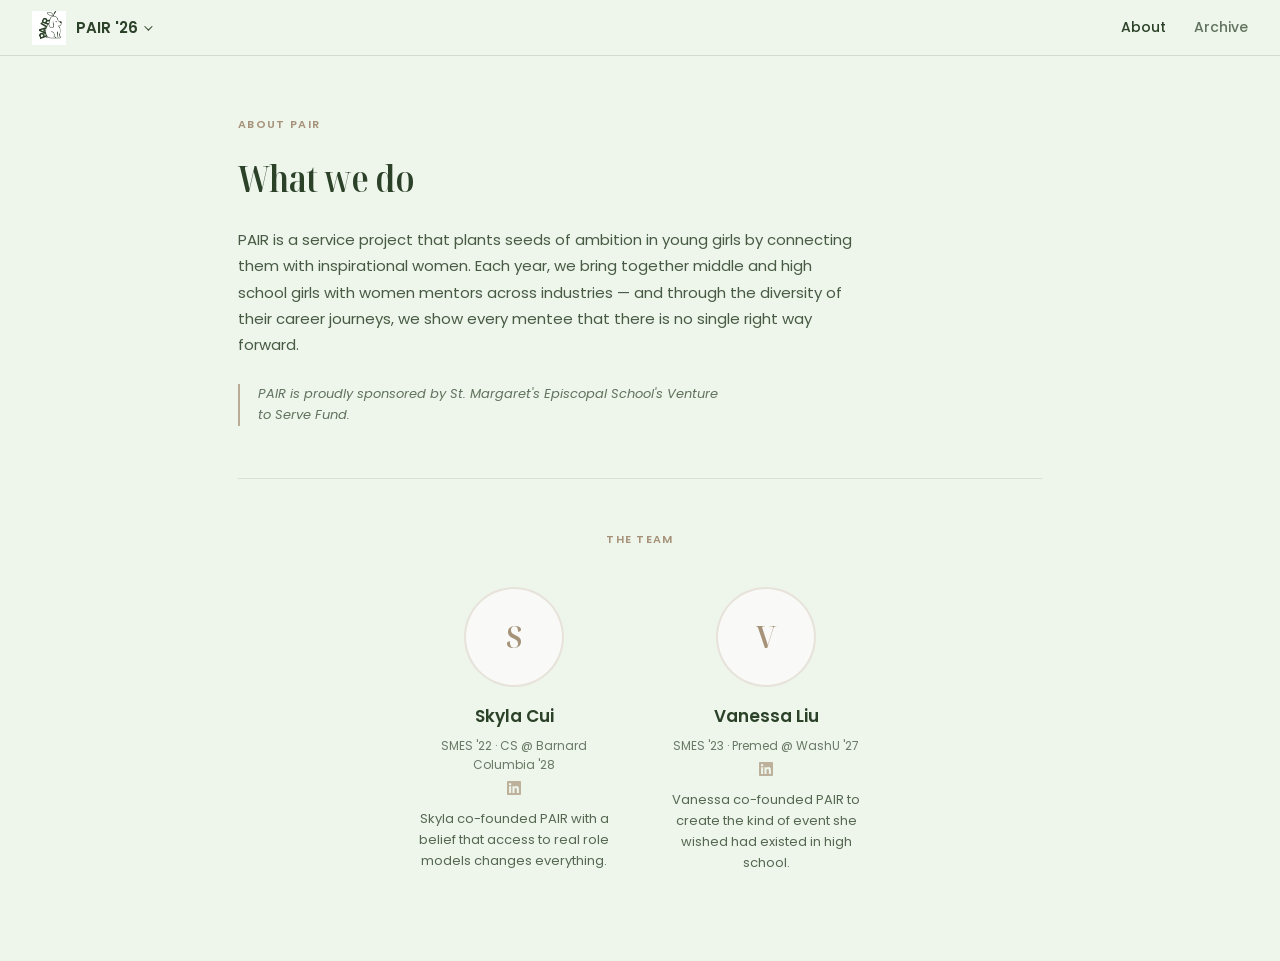
==== about.html @ a04f19eb "Initial PAIR website" ====
<!DOCTYPE html>
<html lang="en">
<head>
  <meta charset="UTF-8">
  <meta name="viewport" content="width=device-width, initial-scale=1.0">
  <title>About — PAIR</title>
  <link rel="stylesheet" href="styles.css">
</head>
<body>

<header>
  <nav class="site-nav" aria-label="Main navigation">
    <div class="nav-left">
      <img src="pair-logo.png" alt="PAIR logo" class="nav-logo">
      <div class="nav-dropdown">
        <button class="nav-dropdown-trigger" aria-expanded="false" aria-haspopup="true">
          PAIR '26 <span class="nav-caret" aria-hidden="true"></span>
        </button>
        <div class="nav-dropdown-menu">
          <a href="mentees.html">For Mentees</a>
          <a href="mentors.html">For Mentors</a>
        </div>
      </div>
    </div>
    <div class="nav-right">
      <a href="about.html" aria-current="page">About</a>
      <a href="archive.html">Archive</a>
    </div>
  </nav>
</header>

<main>
  <div class="page-wrapper">

    <!-- MISSION -->
    <section class="about-mission" aria-labelledby="about-heading">
      <span class="section-label">About PAIR</span>
      <h1 id="about-heading" class="serif">What we do</h1>
      <p class="about-body">PAIR is a service project that plants seeds of ambition in young girls by connecting them with inspirational women. Each year, we bring together middle and high school girls with women mentors across industries — and through the diversity of their career journeys, we show every mentee that there is no single right way forward.</p>
      <blockquote class="funding-quote">
        PAIR is proudly sponsored by St. Margaret's Episcopal School's Venture to Serve Fund.
      </blockquote>
    </section>

    <hr class="divider">

    <!-- TEAM -->
    <section aria-labelledby="team-label">
      <p class="section-label team-label" id="team-label">The Team</p>
      <div class="team-bios">

        <div class="bio-card">
          <div class="bio-avatar" aria-hidden="true">S</div>
          <h2 class="bio-name">Skyla Cui</h2>
          <div class="bio-role-row">
            <span>SMES '22 · CS @ Barnard Columbia '28</span>
            <a
              href="https://linkedin.com/in/skyla-cui"
              class="bio-linkedin"
              target="_blank"
              rel="noopener noreferrer"
              aria-label="Skyla Cui on LinkedIn"
            >
              <svg width="14" height="14" viewBox="0 0 24 24" fill="currentColor" aria-hidden="true">
                <path d="M20.447 20.452h-3.554v-5.569c0-1.328-.027-3.037-1.852-3.037-1.853 0-2.136 1.445-2.136 2.939v5.667H9.351V9h3.414v1.561h.046c.477-.9 1.637-1.85 3.37-1.85 3.601 0 4.267 2.37 4.267 5.455v6.286zM5.337 7.433a2.062 2.062 0 0 1-2.063-2.065 2.064 2.064 0 1 1 2.063 2.065zm1.782 13.019H3.555V9h3.564v11.452zM22.225 0H1.771C.792 0 0 .774 0 1.729v20.542C0 23.227.792 24 1.771 24h20.451C23.2 24 24 23.227 24 22.271V1.729C24 .774 23.2 0 22.222 0h.003z"/>
              </svg>
            </a>
          </div>
          <p class="bio-text">Skyla co-founded PAIR with a belief that access to real role models changes everything.</p>
        </div>

        <div class="bio-card">
          <div class="bio-avatar" aria-hidden="true">V</div>
          <h2 class="bio-name">Vanessa Liu</h2>
          <div class="bio-role-row">
            <span>SMES '23 · Premed @ WashU '27</span>
            <a
              href="https://linkedin.com/in/vanessa-liu"
              class="bio-linkedin"
              target="_blank"
              rel="noopener noreferrer"
              aria-label="Vanessa Liu on LinkedIn"
            >
              <svg width="14" height="14" viewBox="0 0 24 24" fill="currentColor" aria-hidden="true">
                <path d="M20.447 20.452h-3.554v-5.569c0-1.328-.027-3.037-1.852-3.037-1.853 0-2.136 1.445-2.136 2.939v5.667H9.351V9h3.414v1.561h.046c.477-.9 1.637-1.85 3.37-1.85 3.601 0 4.267 2.37 4.267 5.455v6.286zM5.337 7.433a2.062 2.062 0 0 1-2.063-2.065 2.064 2.064 0 1 1 2.063 2.065zm1.782 13.019H3.555V9h3.564v11.452zM22.225 0H1.771C.792 0 0 .774 0 1.729v20.542C0 23.227.792 24 1.771 24h20.451C23.2 24 24 23.227 24 22.271V1.729C24 .774 23.2 0 22.222 0h.003z"/>
              </svg>
            </a>
          </div>
          <p class="bio-text">Vanessa co-founded PAIR to create the kind of event she wished had existed in high school.</p>
        </div>

      </div>
    </section>

  </div>
</main>

<script src="nav.js"></script>
</body>
</html>
---- styles.css ----
@import url('https://fonts.googleapis.com/css2?family=Noto+Serif+Display:ital,wdth,wght@0,62.5..100,600;1,62.5..100,600&family=Poppins:ital,wght@0,300;0,400;0,500;0,600;1,400&display=swap');

:root {
  --bg: #eef5eb;
  --card: #f9f9f7;
  --brown: #A69278;
  --text: #2b4128;
}

*, *::before, *::after { box-sizing: border-box; margin: 0; padding: 0; }
html { scroll-behavior: smooth; }
body { font-family: 'Poppins', sans-serif; background: var(--bg); color: var(--text); line-height: 1.6; }
img { max-width: 100%; display: block; }
a { color: inherit; text-decoration: none; }
:focus-visible { outline: 2px solid var(--brown); outline-offset: 3px; border-radius: 4px; }

/* ── NAV ── */
.site-nav {
  position: sticky; top: 0; z-index: 100;
  background: var(--bg);
  border-bottom: 1px solid rgba(43,65,40,0.14);
  padding: 0 32px; height: 56px;
  display: flex; align-items: center; justify-content: space-between;
}
.nav-left { display: flex; align-items: center; gap: 10px; }
.nav-logo { width: 34px; height: 34px; object-fit: contain; }

.nav-dropdown { position: relative; }
.nav-dropdown-trigger {
  display: inline-flex; align-items: center; gap: 6px;
  font-family: 'Poppins', sans-serif; font-weight: 600; font-size: 15px;
  color: var(--text); background: none; border: none; cursor: pointer; padding: 4px 0;
}
.nav-caret {
  width: 6px; height: 6px;
  border-right: 1.5px solid currentColor; border-bottom: 1.5px solid currentColor;
  transform: rotate(45deg) translateY(-2px);
  transition: transform 0.18s;
  display: inline-block;
}
.nav-dropdown-trigger[aria-expanded="true"] .nav-caret { transform: rotate(-135deg) translateY(2px); }

.nav-dropdown-menu {
  position: absolute; top: calc(100% + 8px); left: 0;
  background: var(--card); border-radius: 10px;
  box-shadow: 0 4px 24px rgba(43,65,40,0.13);
  min-width: 156px; padding: 6px 0;
  opacity: 0; pointer-events: none; transform: translateY(-6px);
  transition: opacity 0.15s, transform 0.15s;
}
.nav-dropdown:hover .nav-dropdown-menu,
.nav-dropdown-menu.open { opacity: 1; pointer-events: all; transform: translateY(0); }

.nav-dropdown-menu a {
  display: block; padding: 10px 18px;
  font-size: 14px; font-weight: 500; color: var(--text);
  transition: opacity 0.12s;
}
.nav-dropdown-menu a:hover { opacity: 0.65; }
.nav-dropdown-menu a[aria-current="page"] { font-weight: 600; }

.nav-right { display: flex; align-items: center; gap: 28px; }
.nav-right a { font-size: 14px; font-weight: 500; opacity: 0.72; transition: opacity 0.15s; }
.nav-right a:hover, .nav-right a[aria-current="page"] { opacity: 1; }

/* ── TYPOGRAPHY ── */
.serif {
  font-family: 'Noto Serif Display', Georgia, serif;
  font-stretch: condensed; letter-spacing: -0.015em; font-weight: 600;
}
.section-label {
  font-size: 11px; font-weight: 600;
  letter-spacing: 0.12em; text-transform: uppercase;
  color: var(--brown); display: block; margin-bottom: 16px;
}

/* ── BUTTONS ── */
.btn {
  display: inline-flex; align-items: center; justify-content: center;
  background: var(--card); color: var(--text);
  border: none; border-radius: 9px; padding: 13px 28px;
  font-family: 'Poppins', sans-serif; font-weight: 600; font-size: 13px;
  cursor: pointer; text-decoration: none;
  transition: background 0.18s ease, color 0.18s ease, transform 0.18s ease;
}
.btn:hover { background: var(--brown); color: var(--card); transform: translateY(-1px); }

/* Flower button */
.btn-flower { position: relative; overflow: visible; }

.flower-wrapper {
  position: absolute; top: -22px; left: 50%; transform: translateX(-50%);
  width: 26px; height: 0; overflow: hidden; pointer-events: none;
  transition: height 0.4s cubic-bezier(0.16, 1, 0.3, 1);
}
.flower-inner {
  position: absolute; bottom: -6px; left: 0;
  width: 26px; height: 28px;
  opacity: 0; transition: opacity 0.25s ease 0.05s;
}
.flower-inner svg {
  transform: scale(0.7) translateY(4px);
  transform-origin: 13px 24px;
  transition: transform 0.4s cubic-bezier(0.34, 1.2, 0.4, 1);
}
.btn-flower:hover .flower-wrapper { height: 22px; }
.btn-flower:hover .flower-inner { opacity: 1; }
.btn-flower:hover .flower-inner svg { transform: scale(1) translateY(0); }

/* ── PAGE LAYOUT ── */
.page-wrapper { max-width: 860px; margin: 0 auto; padding: 0 28px 88px; }

/* ── HOME: HERO ── */
.hero {
  text-align: center; max-width: 580px;
  margin: 0 auto 88px; padding-top: 72px;
}
.hero h1 { font-size: 40px; line-height: 1.18; margin-bottom: 18px; }
.hero-sub { font-size: 14px; opacity: 0.8; margin-bottom: 34px; line-height: 1.65; }
.hero-buttons { display: flex; gap: 12px; justify-content: center; flex-wrap: wrap; }

/* ── CONCEPT ── */
.concept-section { margin-bottom: 88px; }
.concept-row {
  display: flex; align-items: center; gap: 20px;
  flex-wrap: wrap; justify-content: center;
}
.concept-chip {
  background: var(--card); border-radius: 100px;
  padding: 14px 22px; display: flex; align-items: center; gap: 14px;
}
.concept-icon {
  width: 42px; height: 42px; border-radius: 50%;
  background: var(--bg); overflow: hidden; flex-shrink: 0;
  display: flex; align-items: center; justify-content: center;
  border: 1px solid rgba(43,65,40,0.08);
}
.concept-icon img { width: 26px; height: 26px; object-fit: contain; }
.concept-text strong { font-size: 14px; font-weight: 600; display: block; line-height: 1.3; }
.concept-text span { font-size: 12px; opacity: 0.65; }
.concept-connector { font-size: 14px; opacity: 0.6; font-style: italic; white-space: nowrap; }

/* ── AGENDA ── */
.agenda-section { margin-bottom: 88px; }
.agenda-card { background: var(--card); border-radius: 16px; padding: 34px 38px; }
.timeline { display: flex; flex-direction: column; }
.timeline-item { display: grid; grid-template-columns: 12px 76px 1fr; gap: 0 20px; }
.timeline-dot-col { display: flex; flex-direction: column; align-items: center; padding-top: 5px; }
.timeline-dot { width: 10px; height: 10px; border-radius: 50%; background: var(--brown); flex-shrink: 0; }
.timeline-line { width: 1px; flex: 1; background: rgba(166,146,120,0.4); margin: 5px 0; min-height: 20px; }
.timeline-item:last-child .timeline-line { display: none; }
.timeline-time { font-size: 12px; font-weight: 500; opacity: 0.52; padding-top: 3px; white-space: nowrap; }
.timeline-content { padding-bottom: 30px; }
.timeline-item:last-child .timeline-content { padding-bottom: 0; }
.timeline-content strong { font-size: 15px; font-weight: 600; display: block; margin-bottom: 4px; }
.timeline-content p { font-size: 13px; opacity: 0.72; line-height: 1.6; }

/* ── EVENT DETAILS ── */
.event-details-section { margin-bottom: 88px; }
.event-strip {
  display: grid; grid-template-columns: repeat(4, 1fr);
  gap: 1px; background: var(--bg); border-radius: 14px; overflow: hidden;
}
.event-cell { background: var(--card); padding: 24px 18px; text-align: center; }
.event-cell-label {
  font-size: 10px; font-weight: 600; letter-spacing: 0.1em; text-transform: uppercase;
  color: var(--brown); display: block; margin-bottom: 7px;
}
.event-cell-value { font-size: 18px; font-weight: 600; }

/* ── CLOSING CTA ── */
.closing-cta { text-align: center; margin-bottom: 72px; }
.closing-cta h2 { font-size: 32px; margin-bottom: 26px; }

/* ── FOOTNOTE ── */
.footnote-strip { border-top: 1px solid rgba(43,65,40,0.11); padding-top: 36px; margin-top: 16px; }
.footnote-row { display: flex; align-items: center; gap: 14px; max-width: 520px; margin: 0 auto; }
.footnote-photo { width: 44px; height: 44px; border-radius: 6px; object-fit: cover; flex-shrink: 0; }
.footnote-text { font-size: 12px; opacity: 0.68; flex: 1; line-height: 1.5; }
.footnote-link { font-size: 12px; font-weight: 600; opacity: 0.8; white-space: nowrap; transition: opacity 0.15s; }
.footnote-link:hover { opacity: 1; }

/* ── INNER PAGES ── */
.inner-hero { padding-top: 60px; margin-bottom: 48px; }
.inner-hero h1.serif { font-size: 26px; display: block; margin-bottom: 26px; }
.inner-hero .signup-btn-wrap { display: inline-block; }

/* ── FAQ ── */
.faq-section { margin-top: 8px; }
.faq-list { display: flex; flex-direction: column; gap: 26px; }
.faq-item { border-left: 2px solid var(--brown); padding-left: 20px; }
.faq-q { font-size: 15px; font-weight: 600; margin-bottom: 7px; }
.faq-a { font-size: 14px; opacity: 0.78; line-height: 1.68; }

/* ── ABOUT ── */
.about-mission { padding-top: 60px; margin-bottom: 48px; }
.about-mission h1.serif { font-size: 36px; margin-bottom: 20px; }
.about-body { font-size: 15px; opacity: 0.85; max-width: 620px; margin-bottom: 26px; line-height: 1.75; }
.funding-quote {
  border-left: 2px solid var(--brown); padding-left: 18px;
  font-style: italic; font-size: 13px; opacity: 0.72; max-width: 480px; line-height: 1.6;
}
.divider { border: none; border-top: 1px solid rgba(43,65,40,0.11); margin: 52px 0; }

.team-label { text-align: center; margin-bottom: 38px; }
.team-bios { display: flex; gap: 52px; justify-content: center; flex-wrap: wrap; }
.bio-card { text-align: center; flex: 0 0 200px; }
.bio-avatar {
  width: 100px; height: 100px; border-radius: 50%;
  background: var(--card); margin: 0 auto 16px;
  display: flex; align-items: center; justify-content: center;
  border: 2px solid rgba(166,146,120,0.22);
  font-family: 'Noto Serif Display', Georgia, serif;
  font-size: 30px; font-weight: 600; color: var(--brown);
}
.bio-name { font-size: 17px; font-weight: 600; margin-bottom: 6px; }
.bio-role-row {
  display: flex; align-items: center; justify-content: center; gap: 7px;
  font-size: 12px; opacity: 0.68; margin-bottom: 13px; flex-wrap: wrap;
}
.bio-linkedin { color: var(--brown); display: inline-flex; align-items: center; transition: opacity 0.15s; }
.bio-linkedin:hover { opacity: 0.65; }
.bio-text { font-size: 13px; opacity: 0.78; line-height: 1.62; }

/* ── ARCHIVE ── */
.archive-header { padding-top: 60px; margin-bottom: 68px; }
.archive-header h1.serif { font-size: 34px; margin-bottom: 8px; }
.archive-subline { font-size: 13px; opacity: 0.68; }

.archive-sections { display: flex; flex-direction: column; gap: 68px; margin-bottom: 68px; }
.archive-row { display: grid; grid-template-columns: 1fr 1fr; gap: 44px; align-items: center; }
.archive-text p { font-size: 15px; opacity: 0.83; line-height: 1.78; }
.archive-photo img { border-radius: 14px; width: 100%; height: 280px; object-fit: cover; }
.archive-placeholder {
  border-radius: 14px; width: 100%; height: 280px;
  background: var(--card); display: flex; align-items: center; justify-content: center;
  font-size: 12px; opacity: 0.42; letter-spacing: 0.04em;
  border: 1px solid rgba(43,65,40,0.07);
}

.archive-transition { font-style: italic; font-size: 14px; opacity: 0.68; margin-bottom: 36px; }

.testimonial-grid { display: grid; grid-template-columns: repeat(3, 1fr); gap: 16px; margin-bottom: 36px; }
.testimonial-card { background: var(--card); border-radius: 14px; padding: 26px 22px 22px; }
.tquote { font-family: 'Noto Serif Display', Georgia, serif; font-size: 48px; color: var(--brown); line-height: 0.85; margin-bottom: 14px; }
.ttext { font-size: 13px; opacity: 0.84; line-height: 1.65; margin-bottom: 14px; }
.tattrib { font-size: 11px; font-weight: 600; opacity: 0.48; letter-spacing: 0.05em; }

.archive-closing { font-style: italic; font-size: 14px; opacity: 0.72; text-align: center; max-width: 520px; margin: 0 auto; line-height: 1.7; }

/* ── RESPONSIVE ── */
@media (max-width: 680px) {
  .archive-row { grid-template-columns: 1fr; }
  .testimonial-grid { grid-template-columns: 1fr; }
  .event-strip { grid-template-columns: repeat(2, 1fr); }
  .team-bios { gap: 36px; }
  .agenda-card { padding: 24px 22px; }
}
@media (max-width: 520px) {
  .hero h1 { font-size: 30px; }
  .site-nav { padding: 0 18px; }
  .concept-chip { border-radius: 18px; padding: 14px 18px; }
}
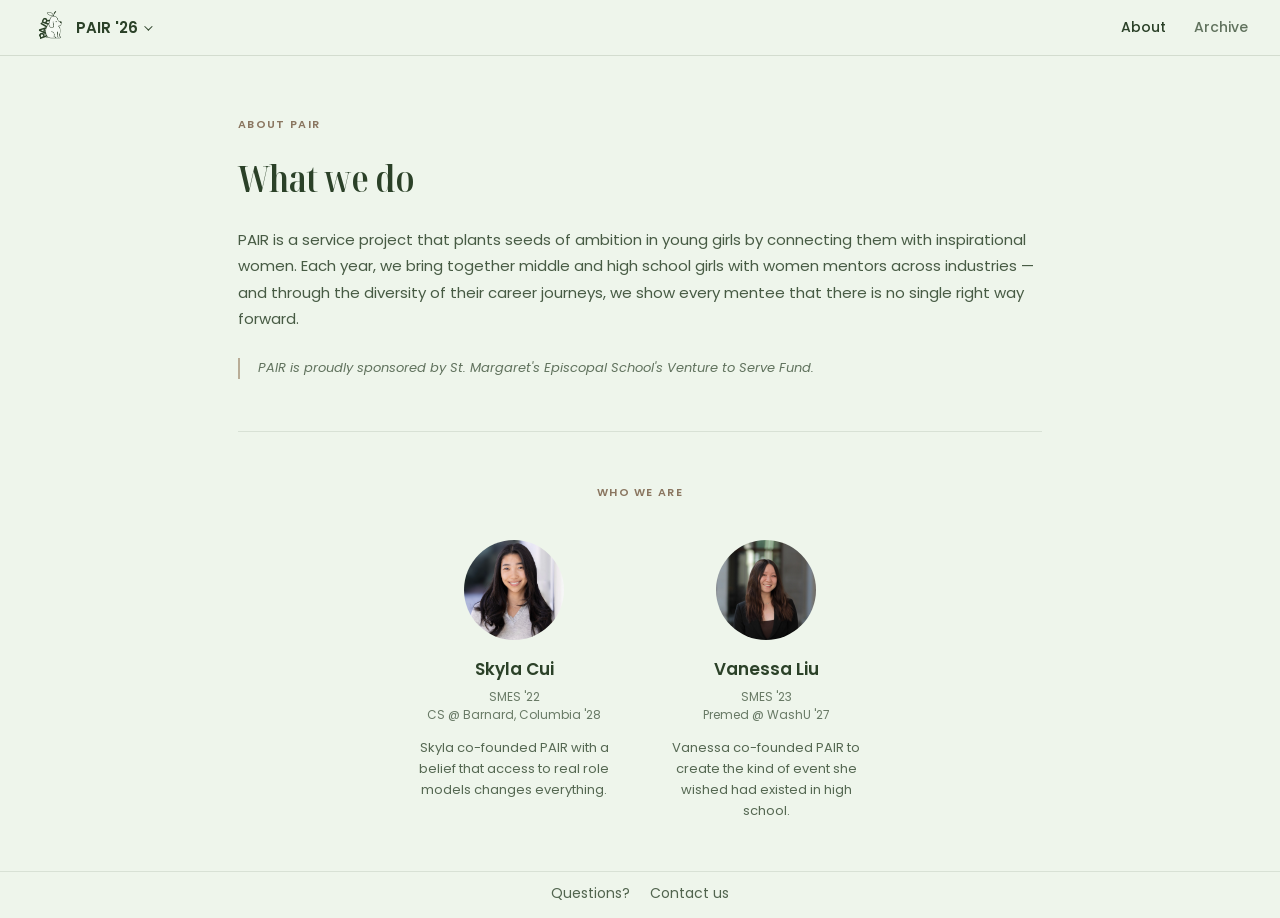
==== commit 211a5b84: "second version of site" ====
--- a/about.html
+++ b/about.html
@@ -4,30 +4,11 @@
   <meta charset="UTF-8">
   <meta name="viewport" content="width=device-width, initial-scale=1.0">
   <title>About — PAIR</title>
-  <link rel="stylesheet" href="styles.css">
+  <link rel="stylesheet" href="assets/css/styles.css">
 </head>
 <body>
 
-<header>
-  <nav class="site-nav" aria-label="Main navigation">
-    <div class="nav-left">
-      <img src="pair-logo.png" alt="PAIR logo" class="nav-logo">
-      <div class="nav-dropdown">
-        <button class="nav-dropdown-trigger" aria-expanded="false" aria-haspopup="true">
-          PAIR '26 <span class="nav-caret" aria-hidden="true"></span>
-        </button>
-        <div class="nav-dropdown-menu">
-          <a href="mentees.html">For Mentees</a>
-          <a href="mentors.html">For Mentors</a>
-        </div>
-      </div>
-    </div>
-    <div class="nav-right">
-      <a href="about.html" aria-current="page">About</a>
-      <a href="archive.html">Archive</a>
-    </div>
-  </nav>
-</header>
+<header id="site-header"></header>
 
 <main>
   <div class="page-wrapper">
@@ -44,47 +25,61 @@
 
     <hr class="divider">
 
-    <!-- TEAM -->
+    <!-- WHO WE ARE -->
     <section aria-labelledby="team-label">
-      <p class="section-label team-label" id="team-label">The Team</p>
+      <p class="section-label team-label" id="team-label">Who We Are</p>
       <div class="team-bios">
 
         <div class="bio-card">
-          <div class="bio-avatar" aria-hidden="true">S</div>
+          <div class="bio-flip-card">
+            <div class="bio-flip-inner">
+              <div class="bio-flip-front">
+                <img src="assets/images/skyla.jpg" alt="Skyla Cui">
+              </div>
+              <a
+                href="https://www.linkedin.com/in/skylacui/"
+                class="bio-flip-back"
+                target="_blank"
+                rel="noopener noreferrer"
+                aria-label="Skyla Cui on LinkedIn"
+              >
+                <svg width="28" height="28" viewBox="0 0 24 24" fill="currentColor" aria-hidden="true">
+                  <path d="M20.447 20.452h-3.554v-5.569c0-1.328-.027-3.037-1.852-3.037-1.853 0-2.136 1.445-2.136 2.939v5.667H9.351V9h3.414v1.561h.046c.477-.9 1.637-1.85 3.37-1.85 3.601 0 4.267 2.37 4.267 5.455v6.286zM5.337 7.433a2.062 2.062 0 0 1-2.063-2.065 2.064 2.064 0 1 1 2.063 2.065zm1.782 13.019H3.555V9h3.564v11.452zM22.225 0H1.771C.792 0 0 .774 0 1.729v20.542C0 23.227.792 24 1.771 24h20.451C23.2 24 24 23.227 24 22.271V1.729C24 .774 23.2 0 22.222 0h.003z"/>
+                </svg>
+              </a>
+            </div>
+          </div>
           <h2 class="bio-name">Skyla Cui</h2>
-          <div class="bio-role-row">
-            <span>SMES '22 · CS @ Barnard Columbia '28</span>
-            <a
-              href="https://linkedin.com/in/skyla-cui"
-              class="bio-linkedin"
-              target="_blank"
-              rel="noopener noreferrer"
-              aria-label="Skyla Cui on LinkedIn"
-            >
-              <svg width="14" height="14" viewBox="0 0 24 24" fill="currentColor" aria-hidden="true">
-                <path d="M20.447 20.452h-3.554v-5.569c0-1.328-.027-3.037-1.852-3.037-1.853 0-2.136 1.445-2.136 2.939v5.667H9.351V9h3.414v1.561h.046c.477-.9 1.637-1.85 3.37-1.85 3.601 0 4.267 2.37 4.267 5.455v6.286zM5.337 7.433a2.062 2.062 0 0 1-2.063-2.065 2.064 2.064 0 1 1 2.063 2.065zm1.782 13.019H3.555V9h3.564v11.452zM22.225 0H1.771C.792 0 0 .774 0 1.729v20.542C0 23.227.792 24 1.771 24h20.451C23.2 24 24 23.227 24 22.271V1.729C24 .774 23.2 0 22.222 0h.003z"/>
-              </svg>
-            </a>
+          <div class="bio-roles">
+            <span class="bio-role-line">SMES '22</span>
+            <span class="bio-role-line">CS @ Barnard, Columbia '28</span>
           </div>
           <p class="bio-text">Skyla co-founded PAIR with a belief that access to real role models changes everything.</p>
         </div>
 
         <div class="bio-card">
-          <div class="bio-avatar" aria-hidden="true">V</div>
+          <div class="bio-flip-card">
+            <div class="bio-flip-inner">
+              <div class="bio-flip-front">
+                <img src="assets/images/vanessa.png" alt="Vanessa Liu">
+              </div>
+              <a
+                href="https://www.linkedin.com/in/vanessaliuwashu/"
+                class="bio-flip-back"
+                target="_blank"
+                rel="noopener noreferrer"
+                aria-label="Vanessa Liu on LinkedIn"
+              >
+                <svg width="28" height="28" viewBox="0 0 24 24" fill="currentColor" aria-hidden="true">
+                  <path d="M20.447 20.452h-3.554v-5.569c0-1.328-.027-3.037-1.852-3.037-1.853 0-2.136 1.445-2.136 2.939v5.667H9.351V9h3.414v1.561h.046c.477-.9 1.637-1.85 3.37-1.85 3.601 0 4.267 2.37 4.267 5.455v6.286zM5.337 7.433a2.062 2.062 0 0 1-2.063-2.065 2.064 2.064 0 1 1 2.063 2.065zm1.782 13.019H3.555V9h3.564v11.452zM22.225 0H1.771C.792 0 0 .774 0 1.729v20.542C0 23.227.792 24 1.771 24h20.451C23.2 24 24 23.227 24 22.271V1.729C24 .774 23.2 0 22.222 0h.003z"/>
+                </svg>
+              </a>
+            </div>
+          </div>
           <h2 class="bio-name">Vanessa Liu</h2>
-          <div class="bio-role-row">
-            <span>SMES '23 · Premed @ WashU '27</span>
-            <a
-              href="https://linkedin.com/in/vanessa-liu"
-              class="bio-linkedin"
-              target="_blank"
-              rel="noopener noreferrer"
-              aria-label="Vanessa Liu on LinkedIn"
-            >
-              <svg width="14" height="14" viewBox="0 0 24 24" fill="currentColor" aria-hidden="true">
-                <path d="M20.447 20.452h-3.554v-5.569c0-1.328-.027-3.037-1.852-3.037-1.853 0-2.136 1.445-2.136 2.939v5.667H9.351V9h3.414v1.561h.046c.477-.9 1.637-1.85 3.37-1.85 3.601 0 4.267 2.37 4.267 5.455v6.286zM5.337 7.433a2.062 2.062 0 0 1-2.063-2.065 2.064 2.064 0 1 1 2.063 2.065zm1.782 13.019H3.555V9h3.564v11.452zM22.225 0H1.771C.792 0 0 .774 0 1.729v20.542C0 23.227.792 24 1.771 24h20.451C23.2 24 24 23.227 24 22.271V1.729C24 .774 23.2 0 22.222 0h.003z"/>
-              </svg>
-            </a>
+          <div class="bio-roles">
+            <span class="bio-role-line">SMES '23</span>
+            <span class="bio-role-line">Premed @ WashU '27</span>
           </div>
           <p class="bio-text">Vanessa co-founded PAIR to create the kind of event she wished had existed in high school.</p>
         </div>
@@ -95,6 +90,8 @@
   </div>
 </main>
 
-<script src="nav.js"></script>
+<footer id="site-footer" class="site-footer"></footer>
+
+<script src="assets/js/nav.js"></script>
 </body>
 </html>
--- a/assets/css/styles.css
+++ b/assets/css/styles.css
@@ -0,0 +1,377 @@
+@import url('https://fonts.googleapis.com/css2?family=Noto+Serif+Display:ital,wdth,wght@0,62.5..100,600;1,62.5..100,600&family=Poppins:ital,wght@0,300;0,400;0,500;0,600;1,400&display=swap');
+
+:root {
+  --bg:         #eef5eb;
+  --card:       #f9f9f7;
+  --brown:      #A69278;
+  --brown-dark: #8a7660;
+  --text:       #2b4128;
+  --shadow:     0 4px 16px rgba(43,65,40,0.1), 0 1px 4px rgba(43,65,40,0.06);
+}
+
+*, *::before, *::after { box-sizing: border-box; margin: 0; padding: 0; }
+html { scroll-behavior: smooth; }
+body {
+  font-family: 'Poppins', sans-serif;
+  background: var(--bg); color: var(--text);
+  line-height: 1.6;
+  display: flex; flex-direction: column; min-height: 100vh;
+}
+main { flex: 1; }
+img { max-width: 100%; display: block; }
+a { color: inherit; text-decoration: none; }
+:focus-visible { outline: 2px solid var(--brown); outline-offset: 3px; border-radius: 4px; }
+
+/* ── NAV ── */
+.site-nav {
+  position: sticky; top: 0; z-index: 100;
+  background: var(--bg);
+  border-bottom: 1px solid rgba(43,65,40,0.14);
+  padding: 0 32px; height: 56px;
+  display: flex; align-items: center; justify-content: space-between;
+}
+.nav-left { display: flex; align-items: center; gap: 10px; }
+.nav-logo-link { display: inline-flex; align-items: center; }
+.nav-logo { width: 34px; height: 34px; object-fit: contain; }
+
+.nav-dropdown { position: relative; }
+/* Invisible bridge fills the gap between trigger and menu so hover never breaks */
+.nav-dropdown::after {
+  content: ''; position: absolute;
+  top: 100%; left: 0; right: 0; height: 12px;
+}
+.nav-dropdown-trigger {
+  display: inline-flex; align-items: center; gap: 6px;
+  font-family: 'Poppins', sans-serif; font-weight: 600; font-size: 15px;
+  color: var(--text);
+}
+.nav-caret {
+  width: 6px; height: 6px;
+  border-right: 1.5px solid currentColor; border-bottom: 1.5px solid currentColor;
+  transform: rotate(45deg) translateY(-2px);
+  transition: transform 0.18s;
+  display: inline-block;
+}
+.nav-dropdown:hover .nav-caret { transform: rotate(-135deg) translateY(2px); }
+
+.nav-dropdown-menu {
+  position: absolute; top: calc(100% + 12px); left: 0;
+  background: var(--card); border-radius: 10px;
+  box-shadow: 0 4px 24px rgba(43,65,40,0.13);
+  min-width: 156px; padding: 6px 0;
+  opacity: 0; pointer-events: none; transform: translateY(-6px);
+  transition: opacity 0.15s, transform 0.15s;
+}
+.nav-dropdown:hover .nav-dropdown-menu,
+.nav-dropdown:focus-within .nav-dropdown-menu {
+  opacity: 1; pointer-events: all; transform: translateY(0);
+}
+.nav-dropdown-menu a {
+  display: block; padding: 10px 18px;
+  font-size: 14px; font-weight: 500; color: var(--text);
+  transition: opacity 0.12s;
+}
+.nav-dropdown-menu a:hover { opacity: 0.65; }
+.nav-dropdown-menu a[aria-current="page"] { font-weight: 600; }
+
+.nav-right { display: flex; align-items: center; gap: 28px; }
+.nav-right a { font-size: 14px; font-weight: 500; opacity: 0.72; transition: opacity 0.15s; }
+.nav-right a:hover, .nav-right a[aria-current="page"] { opacity: 1; }
+
+/* ── TYPOGRAPHY ── */
+.serif {
+  font-family: 'Noto Serif Display', Georgia, serif;
+  font-stretch: condensed; letter-spacing: -0.015em; font-weight: 600;
+}
+.section-label {
+  font-size: 11px; font-weight: 600;
+  letter-spacing: 0.12em; text-transform: uppercase;
+  color: var(--brown-dark); display: block; margin-bottom: 16px;
+}
+
+/* ── BUTTONS ── */
+.btn {
+  display: inline-flex; align-items: center; justify-content: center;
+  background: var(--brown); color: var(--card);
+  border: none; border-radius: 9px; padding: 13px 28px;
+  font-family: 'Poppins', sans-serif; font-weight: 600; font-size: 13px;
+  cursor: pointer; text-decoration: none;
+  transition: background 0.18s ease, color 0.18s ease, transform 0.18s ease;
+}
+.btn:hover { background: var(--brown-dark); color: var(--card); transform: translateY(-1px); }
+
+
+/* ── FLOWER BUTTON — rises up from below ── */
+.btn-flower { position: relative; overflow: visible; }
+
+.flower-wrapper {
+  position: absolute;
+  bottom: 100%; margin-bottom: 2px;
+  left: 50%; transform: translateX(-50%);
+  width: 26px; height: 28px;
+  overflow: hidden;
+  pointer-events: none;
+}
+.flower-inner {
+  position: absolute;
+  bottom: 0; left: 0;
+  width: 26px; height: 28px;
+  transform: translateY(100%);
+  opacity: 0;
+  transition: transform 0.4s cubic-bezier(0.16, 1, 0.3, 1), opacity 0.25s ease 0.05s;
+}
+.flower-inner svg {
+  transform: scale(0.85);
+  transform-origin: 13px 14px;
+  transition: transform 0.4s cubic-bezier(0.34, 1.2, 0.4, 1) 0.05s;
+}
+.btn-flower:hover .flower-inner { transform: translateY(0); opacity: 1; }
+.btn-flower:hover .flower-inner svg { transform: scale(1); }
+
+/* ── PAGE LAYOUT ── */
+.page-wrapper { max-width: 860px; margin: 0 auto; padding: 0 28px 50px; }
+
+/* ── HOME: HERO ── */
+.hero {
+  text-align: center; max-width: 580px;
+  margin: 0 auto 88px; padding-top: 72px;
+}
+.hero h1 { font-size: 40px; line-height: 1.18; margin-bottom: 18px; }
+.hero-sub { font-size: 14px; opacity: 0.8; margin-bottom: 34px; line-height: 1.65; }
+.hero-buttons { display: flex; gap: 12px; justify-content: center; flex-wrap: wrap; }
+
+/* CTA group: two flower buttons + wide archive button below */
+.closing-cta { text-align: center; margin-bottom: 72px; }
+.closing-cta h2 { font-size: 32px; margin-bottom: 26px; }
+.cta-group { display: inline-flex; flex-direction: column; gap: 20px; }
+.cta-top-row { display: flex; gap: 12px; }
+
+.btn-archive-wide {
+  display: flex; align-items: stretch;
+  background: var(--card); color: var(--text);
+  border-radius: 9px; overflow: hidden;
+  text-decoration: none;
+  box-shadow: var(--shadow);
+  transition: background 0.18s ease, color 0.18s ease, transform 0.18s ease;
+  min-height: 46px;
+}
+.btn-archive-wide:hover { transform: translateY(-1px);}
+.btn-archive-photo { width: 100px; object-fit: cover; flex-shrink: 0; }
+.btn-archive-label {
+  flex: 1; display: flex; align-items: center; justify-content: center;
+  font-family: 'Poppins', sans-serif; font-weight: 600; font-size: 13px;
+  padding: 13px 28px 13px 12px;
+}
+
+/* ── CONCEPT SECTION ── */
+.concept-section { margin-bottom: 88px; }
+.concept-row { display: flex; align-items: center; flex-wrap: nowrap; }
+.concept-chip {
+  background: var(--card); border-radius: 16px;
+  padding: 25px 60px; display: flex; align-items: flex-start; gap: 14px;
+  flex: 1;
+  box-shadow: var(--shadow);
+}
+.concept-chip:hover { transform: translateY(-1px); }
+.concept-chip--reverse { flex-direction: row-reverse; text-align: right; }
+.concept-chip--reverse .concept-text { align-items: flex-end; }
+.concept-icon {
+  width: 42px; height: 42px; border-radius: 50%;
+  background: var(--bg); overflow: hidden; flex-shrink: 0;
+  display: flex; align-items: center; justify-content: center;
+  border: 1px solid rgba(43,65,40,0.08);
+  margin-top: 2px;
+}
+.concept-icon img { width: 26px; height: 26px; object-fit: contain; }
+.concept-text { display: flex; flex-direction: column; }
+.concept-text strong { font-size: 17px; font-weight: 600; line-height: 1.3; }
+.concept-text span { font-size: 12px; opacity: 0.65; line-height: 1.45; }
+.concept-text .concept-examples { font-size: 10.5px; opacity: 0.48; margin-top: 4px; line-height: 1.5; }
+
+.concept-divider {
+  flex: 0 0 auto; display: flex; align-items: center; gap: 10px;
+  padding: 0 16px; min-width: 60px;
+}
+.concept-dash-line { flex: 1; border-top: 1px dashed rgba(43,65,40,0.3); }
+.concept-paired-text { font-size: 20px; opacity: 0.55; font-style: italic; white-space: nowrap; padding: 10px 30px;}
+
+/* ── AGENDA ── */
+.agenda-section { margin-bottom: 88px; }
+.agenda-card {
+  background: var(--card); border-radius: 16px; padding: 34px 38px;
+  box-shadow: var(--shadow);
+}
+.agenda-card:hover { transform: translateY(-1px); }
+.timeline { display: flex; flex-direction: column; }
+.timeline-item { display: grid; grid-template-columns: 12px 76px 1fr; gap: 0 20px; }
+.timeline-dot-col { display: flex; flex-direction: column; align-items: center; padding-top: 5px; }
+.timeline-dot { width: 10px; height: 10px; border-radius: 50%; background: var(--brown); flex-shrink: 0; }
+.timeline-line { width: 1px; flex: 1; background: rgba(166,146,120,0.4); margin: 5px 0; min-height: 20px; }
+.timeline-item:last-child .timeline-line { display: none; }
+.timeline-time { font-size: 12px; font-weight: 500; opacity: 0.52; padding-top: 3px; white-space: nowrap; }
+.timeline-content { padding-bottom: 30px; }
+.timeline-item:last-child .timeline-content { padding-bottom: 0; }
+.timeline-content strong { font-size: 15px; font-weight: 600; display: block; margin-bottom: 4px; }
+.timeline-content p { font-size: 13px; opacity: 0.72; line-height: 1.6; }
+
+/* ── EVENT DETAILS ── */
+.event-details-section { margin-bottom: 88px; }
+.event-strip {
+  display: grid; grid-template-columns: repeat(4, 1fr);
+  gap: 1px; background: rgba(166,146,120,0.25);
+  border-radius: 14px; overflow: hidden;
+  box-shadow: 0 6px 24px rgba(43,65,40,0.13), 0 2px 6px rgba(43,65,40,0.07);
+  border: 1px solid rgba(166,146,120,0.22);
+}
+.event-strip:hover { transform: translateY(-1px); }
+.event-cell { background: var(--card); padding: 24px 18px; text-align: center; }
+.event-cell-label {
+  font-size: 10px; font-weight: 600; letter-spacing: 0.1em; text-transform: uppercase;
+  color: var(--brown-dark); display: block; margin-bottom: 7px;
+}
+.event-cell-value { font-size: 18px; font-weight: 600; }
+
+/* ── FOOTER ── */
+.site-footer {
+  background: var(--bg);
+  border-top: 1px solid rgba(43,65,40,0.11);
+  padding: 10px 28px;
+}
+.footer-inner {
+  max-width: 860px; margin: 0 auto;
+  display: flex; align-items: center; justify-content: center;
+  gap: 20px; flex-wrap: wrap;
+}
+/* .footer-text { font-size: 15px; font-weight: 500; opacity: 0.82; } */
+.footer-text { }
+.footer-text:hover { text-decoration: underline; }
+/* .btn-small {
+  display: inline-flex; align-items: center; justify-content: center;
+  background: var(--brown); color: var(--card);
+  border: none; border-radius: 9px; padding: 13px 28px;
+  font-family: 'Poppins', sans-serif; font-weight: 600; font-size: 13px;
+  cursor: pointer; text-decoration: none;
+  transition: background 0.18s ease, color 0.18s ease, transform 0.18s ease;
+}
+.btn-small:hover { background: var(--brown-dark); color: var(--card); transform: translateY(-1px); } */
+
+/* ── INNER PAGES — mentors/mentees headings ── */
+.inner-hero { padding-top: 60px; margin-bottom: 48px; }
+.page-dash-heading {
+  font-family: 'Poppins', sans-serif;
+  font-size: 34px; font-weight: 600;
+  color: var(--text); display: block;
+  line-height: 1.1; margin-bottom: 12px;
+}
+.page-statement {
+  font-family: 'Poppins', sans-serif;
+  font-size: 18px; font-weight: 300;
+  color: var(--text); margin-bottom: 28px; line-height: 1.5;
+}
+
+/* ── FAQ ── */
+.faq-section { margin-top: 8px; }
+.faq-list { display: flex; flex-direction: column; gap: 26px; }
+.faq-item { border-left: 2px solid var(--brown); padding-left: 20px; }
+.faq-q { font-size: 15px; font-weight: 600; margin-bottom: 7px; }
+.faq-a { font-size: 14px; opacity: 0.78; line-height: 1.68; }
+
+/* ── ABOUT ── */
+.about-mission { padding-top: 60px; margin-bottom: 48px; }
+.about-mission h1.serif { font-size: 36px; margin-bottom: 20px; }
+.about-body { font-size: 15px; opacity: 0.85; margin-bottom: 26px; line-height: 1.75; }
+.funding-quote {
+  border-left: 2px solid var(--brown); padding-left: 18px;
+  font-style: italic; font-size: 13px; opacity: 0.72; line-height: 1.6;
+}
+.divider { border: none; border-top: 1px solid rgba(43,65,40,0.11); margin: 52px 0; }
+
+.team-label { text-align: center; margin-bottom: 38px; }
+.team-bios { display: flex; gap: 52px; justify-content: center; flex-wrap: wrap; }
+.bio-card { text-align: center; flex: 0 0 200px; }
+
+/* Bio flip card */
+.bio-flip-card {
+  width: 100px; height: 100px;
+  perspective: 600px;
+  margin: 0 auto 16px;
+}
+.bio-flip-inner {
+  position: relative; width: 100%; height: 100%;
+  transform-style: preserve-3d;
+  transition: transform 0.55s cubic-bezier(0.4, 0, 0.2, 1);
+}
+.bio-flip-card:hover .bio-flip-inner { transform: rotateY(180deg); }
+.bio-flip-front, .bio-flip-back {
+  position: absolute; inset: 0;
+  border-radius: 50%; backface-visibility: hidden; overflow: hidden;
+}
+.bio-flip-front img { width: 100%; height: 100%; object-fit: cover; }
+.bio-flip-back {
+  transform: rotateY(180deg);
+  background: var(--card);
+  border: 2px solid rgba(166,146,120,0.28);
+  display: flex; align-items: center; justify-content: center;
+  color: var(--brown-dark);
+  box-shadow: var(--shadow);
+  text-decoration: none;
+  transition: color 0.15s;
+}
+.bio-flip-back:hover { color: var(--text); }
+
+.bio-name { font-size: 17px; font-weight: 600; margin-bottom: 5px; }
+.bio-roles { margin-bottom: 12px; }
+.bio-role-line { font-size: 12px; opacity: 0.68; line-height: 1.55; display: block; }
+.bio-text { font-size: 13px; opacity: 0.78; line-height: 1.62; }
+
+/* ── ARCHIVE ── */
+.archive-header { padding-top: 60px; margin-bottom: 68px; }
+.archive-header h1.serif { font-size: 34px; margin-bottom: 8px; }
+.archive-subline { font-size: 13px; opacity: 0.68; }
+
+.archive-sections { display: flex; flex-direction: column; gap: 68px; margin-bottom: 68px; }
+.archive-row { display: grid; grid-template-columns: 1fr 1fr; gap: 44px; align-items: center; }
+.archive-text p { font-size: 15px; opacity: 0.83; line-height: 1.78; }
+.archive-photo img {
+  border-radius: 14px; width: 100%; height: 280px; object-fit: cover;
+  box-shadow: var(--shadow);
+}
+.archive-placeholder {
+  border-radius: 14px; width: 100%; height: 280px;
+  background: var(--card); display: flex; align-items: center; justify-content: center;
+  font-size: 12px; opacity: 0.42; letter-spacing: 0.04em;
+  box-shadow: var(--shadow);
+}
+
+.archive-transition { font-style: italic; font-size: 14px; opacity: 0.68; margin-bottom: 36px; }
+
+.testimonial-grid { display: grid; grid-template-columns: repeat(3, 1fr); gap: 16px; margin-bottom: 36px; }
+.testimonial-card {
+  background: var(--card); border-radius: 14px; padding: 26px 22px 22px;
+  box-shadow: var(--shadow);
+}
+.tquote { font-family: 'Noto Serif Display', Georgia, serif; font-size: 48px; color: var(--brown-dark); line-height: 0.85; margin-bottom: 14px; }
+.ttext { font-size: 13px; opacity: 0.84; line-height: 1.65; margin-bottom: 14px; }
+.tattrib { font-size: 11px; font-weight: 600; opacity: 0.48; letter-spacing: 0.05em; }
+
+.archive-closing { font-style: italic; font-size: 14px; opacity: 0.72; text-align: center; max-width: 520px; margin: 0 auto; line-height: 1.7; }
+
+/* ── RESPONSIVE ── */
+@media (max-width: 680px) {
+  .archive-row { grid-template-columns: 1fr; }
+  .testimonial-grid { grid-template-columns: 1fr; }
+  .event-strip { grid-template-columns: repeat(2, 1fr); }
+  .team-bios { gap: 36px; }
+  .agenda-card { padding: 24px 22px; }
+  .concept-row { flex-wrap: wrap; gap: 12px; justify-content: center; }
+  .concept-divider { flex: 1 1 100%; order: 2; padding: 0; }
+  .concept-chip { flex: 1 1 100%; }
+  .concept-chip--reverse { border-radius: 16px; }
+}
+@media (max-width: 520px) {
+  .hero h1 { font-size: 30px; }
+  .site-nav { padding: 0 18px; }
+  .concept-chip { border-radius: 16px; padding: 14px 18px; }
+  .page-dash-heading { font-size: 26px; }
+  .cta-top-row { flex-direction: column; }
+}
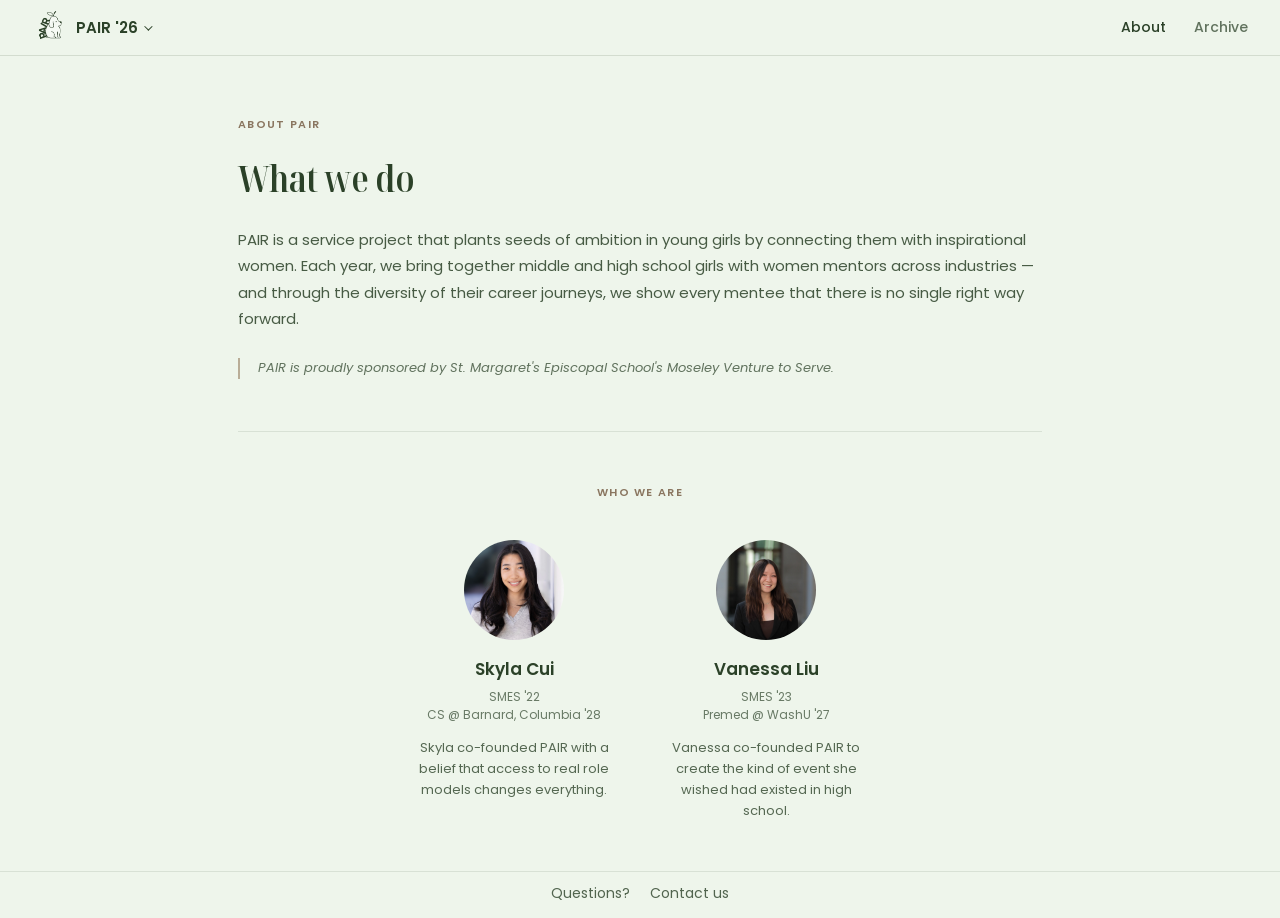
==== commit 775b3b65: "changed sponsor line" ====
--- a/about.html
+++ b/about.html
@@ -19,7 +19,7 @@
       <h1 id="about-heading" class="serif">What we do</h1>
       <p class="about-body">PAIR is a service project that plants seeds of ambition in young girls by connecting them with inspirational women. Each year, we bring together middle and high school girls with women mentors across industries — and through the diversity of their career journeys, we show every mentee that there is no single right way forward.</p>
       <blockquote class="funding-quote">
-        PAIR is proudly sponsored by St. Margaret's Episcopal School's Venture to Serve Fund.
+        PAIR is proudly sponsored by St. Margaret's Episcopal School's Moseley Venture to Serve.
       </blockquote>
     </section>
 
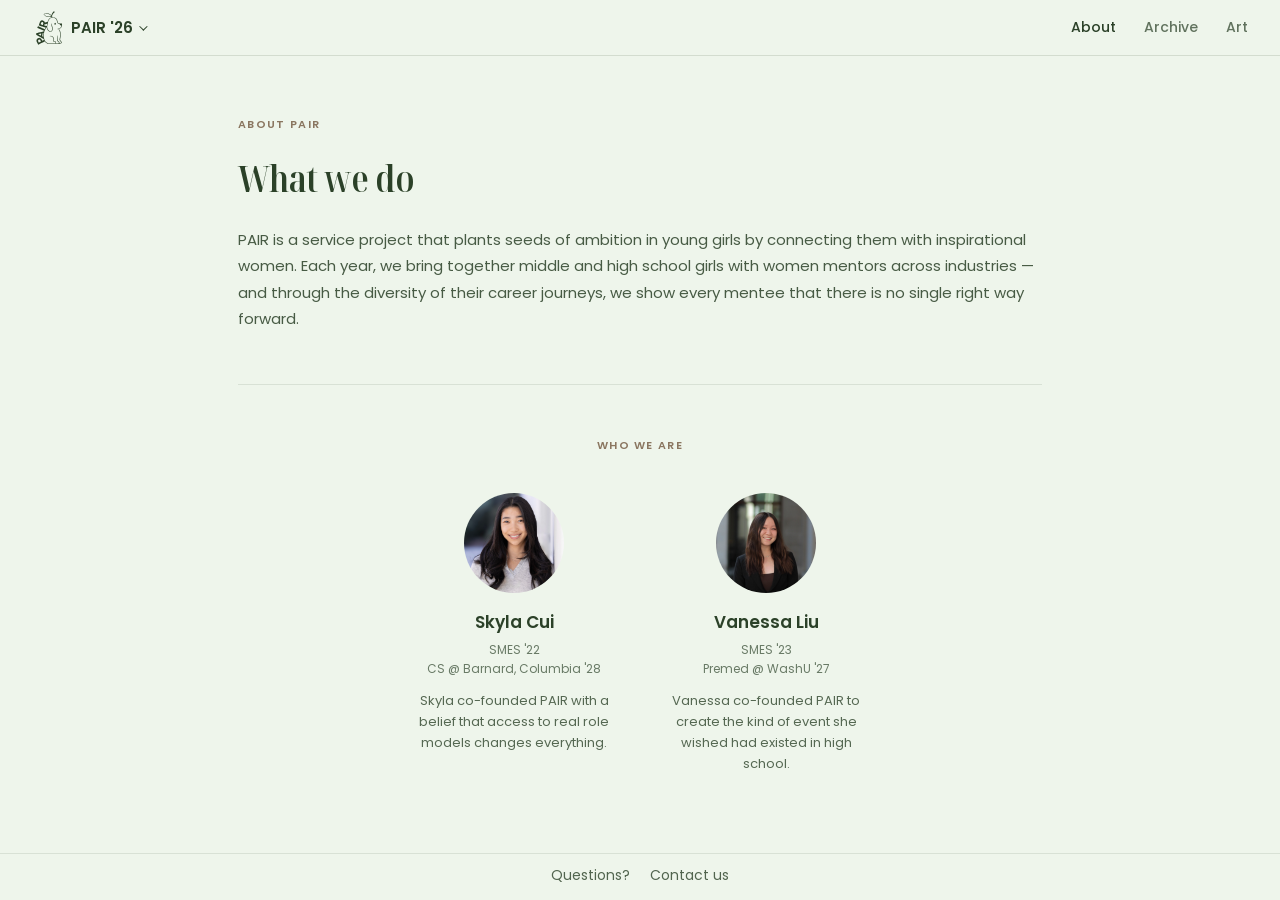
==== commit fcccaa7f: "archive page finished" ====
--- a/about.html
+++ b/about.html
@@ -18,9 +18,9 @@
       <span class="section-label">About PAIR</span>
       <h1 id="about-heading" class="serif">What we do</h1>
       <p class="about-body">PAIR is a service project that plants seeds of ambition in young girls by connecting them with inspirational women. Each year, we bring together middle and high school girls with women mentors across industries — and through the diversity of their career journeys, we show every mentee that there is no single right way forward.</p>
-      <blockquote class="funding-quote">
-        PAIR is proudly sponsored by St. Margaret's Episcopal School's Moseley Venture to Serve.
-      </blockquote>
+      <!-- <blockquote class="funding-quote">
+        PAIR is made possible with funding support from St. Margaret's Episcopal School's Moseley Venture to Serve Fund.
+      </blockquote> -->
     </section>
 
     <hr class="divider">
--- a/assets/css/styles.css
+++ b/assets/css/styles.css
@@ -30,10 +30,21 @@
   padding: 0 32px; height: 56px;
   display: flex; align-items: center; justify-content: space-between;
 }
-.nav-left { display: flex; align-items: center; gap: 10px; }
+.nav-left { display: flex; align-items: center; gap: 5px; }
 .nav-logo-link { display: inline-flex; align-items: center; }
-.nav-logo { width: 34px; height: 34px; object-fit: contain; }
-
+.logo {
+  display: inline-block;
+  background-color: var(--text);
+  mask-image: url('../images/pair-logo.svg');
+  mask-size: contain;
+  mask-repeat: no-repeat;
+  mask-position: center;
+  -webkit-mask-image: url('../images/pair-logo.svg');
+  -webkit-mask-size: contain;
+  -webkit-mask-repeat: no-repeat;
+  -webkit-mask-position: center;
+}
+.nav-logo { width: 34px; height: 34px; }
 .nav-dropdown { position: relative; }
 /* Invisible bridge fills the gap between trigger and menu so hover never breaks */
 .nav-dropdown::after {
@@ -139,7 +150,9 @@
 .hero h1 { font-size: 40px; line-height: 1.18; margin-bottom: 18px; }
 .hero-sub { font-size: 14px; opacity: 0.8; margin-bottom: 34px; line-height: 1.65; }
 .hero-buttons { display: flex; gap: 12px; justify-content: center; flex-wrap: wrap; }
-
+.hero-emphasis {
+  font-style: italic;
+}
 /* CTA group: two flower buttons + wide archive button below */
 .closing-cta { text-align: center; margin-bottom: 72px; }
 .closing-cta h2 { font-size: 32px; margin-bottom: 26px; }
@@ -329,18 +342,68 @@
 .archive-header h1.serif { font-size: 34px; margin-bottom: 8px; }
 .archive-subline { font-size: 13px; opacity: 0.68; }
 
-.archive-sections { display: flex; flex-direction: column; gap: 68px; margin-bottom: 68px; }
-.archive-row { display: grid; grid-template-columns: 1fr 1fr; gap: 44px; align-items: center; }
-.archive-text p { font-size: 15px; opacity: 0.83; line-height: 1.78; }
-.archive-photo img {
-  border-radius: 14px; width: 100%; height: 280px; object-fit: cover;
-  box-shadow: var(--shadow);
-}
-.archive-placeholder {
-  border-radius: 14px; width: 100%; height: 280px;
-  background: var(--card); display: flex; align-items: center; justify-content: center;
-  font-size: 12px; opacity: 0.42; letter-spacing: 0.04em;
-  box-shadow: var(--shadow);
+.recap { max-width: 700px; margin: 0 auto 68px; }
+.recap-intro {
+  font-size: 15px; opacity: 0.83; line-height: 1.78;
+  margin-bottom: 48px;
+}
+
+.recap-row {
+  display: grid;
+  grid-template-columns: 1fr 1fr;
+  gap: 44px;
+  align-items: center;
+  margin-bottom: 30px;
+}
+
+.recap-row:last-child { margin-bottom: 0; }
+
+.recap-row--reverse .recap-text { order: 1; }
+.recap-row--reverse .recap-photo-grid { order: 2; }
+
+.recap-text p {
+  font-size: 15px; opacity: 0.83; line-height: 1.78;
+  margin-bottom: 1.2rem;
+}
+.recap-text p:last-child { margin-bottom: 0; }
+
+.recap-photo-grid img {
+  border-radius: 14px;
+  box-shadow: var(--shadow);
+  object-fit: cover;
+  aspect-ratio: 1;
+}
+
+/* single photo, fills its column */
+.recap-photo-grid--1 img { width: 100%; }
+
+/* 5 photos: 3 + 2 centered within the column */
+.recap-photo-grid--5 {
+  display: flex; flex-wrap: wrap; gap: 10px;
+}
+.recap-photo-grid--5 img { width: calc((100% - 20px) / 3); }
+
+/* 3 photos: even row within the column */
+.recap-photo-grid--3 {
+  display: grid; grid-template-columns: repeat(3, 1fr); gap: 10px;
+}
+.recap-block { margin-bottom: 30px; }
+.recap-block:last-child { margin-bottom: 0; }
+
+.recap-block .recap-text { margin-bottom: 28px; }
+
+.recap-photo-grid--5 {
+  display: flex;
+  flex-wrap: nowrap;
+  gap: 10px;
+}
+
+.recap-block .recap-photo-grid--5 img {
+  width: calc((100% - 40px) / 5);
+}
+
+.recap-block .recap-photo-grid--3 img {
+  width: 100%;
 }
 
 .archive-transition { font-style: italic; font-size: 14px; opacity: 0.68; margin-bottom: 36px; }
@@ -352,13 +415,32 @@
 }
 .tquote { font-family: 'Noto Serif Display', Georgia, serif; font-size: 48px; color: var(--brown-dark); line-height: 0.85; margin-bottom: 14px; }
 .ttext { font-size: 13px; opacity: 0.84; line-height: 1.65; margin-bottom: 14px; }
-.tattrib { font-size: 11px; font-weight: 600; opacity: 0.48; letter-spacing: 0.05em; }
-
-.archive-closing { font-style: italic; font-size: 14px; opacity: 0.72; text-align: center; max-width: 520px; margin: 0 auto; line-height: 1.7; }
+.tattrib { font-size: 11px; font-weight: 600; opacity: 0.48; letter-spacing: 0.05em; margin-bottom: 20px;}
+
+.archive-closing { font-style: italic; font-size: 14px; opacity: 0.72; text-align: center; max-width: 520px; margin: 0 auto; line-height: 1.7; padding-bottom: 10px; }
+
+/* ── FLOWER JAR ── */
+.flower-jar-section { padding-top: 60px; margin-bottom: 0px; }
+.flower-jar-wrap {
+  padding: 8px;
+}
+.flower-jar-canvas {
+  display: block; 
+  width: 100%;
+  height: 580px;
+  /* cursor: pointer; */
+
+}
+.flower-jar-caption {
+  text-align: center; font-size: 12px; opacity: 0.6;
+  margin-top: 14px; letter-spacing: 0.02em;
+}
 
 /* ── RESPONSIVE ── */
 @media (max-width: 680px) {
-  .archive-row { grid-template-columns: 1fr; }
+  .recap-photo-grid--3 { grid-template-columns: repeat(2, 1fr); }
+  .recap-photo-grid--5 { flex-wrap: wrap; }
+  .recap-block .recap-photo-grid--5 img { width: calc((100% - 12px) / 2); }
   .testimonial-grid { grid-template-columns: 1fr; }
   .event-strip { grid-template-columns: repeat(2, 1fr); }
   .team-bios { gap: 36px; }
@@ -367,6 +449,7 @@
   .concept-divider { flex: 1 1 100%; order: 2; padding: 0; }
   .concept-chip { flex: 1 1 100%; }
   .concept-chip--reverse { border-radius: 16px; }
+  /* .flower-jar-canvas { height: 460px; } */
 }
 @media (max-width: 520px) {
   .hero h1 { font-size: 30px; }
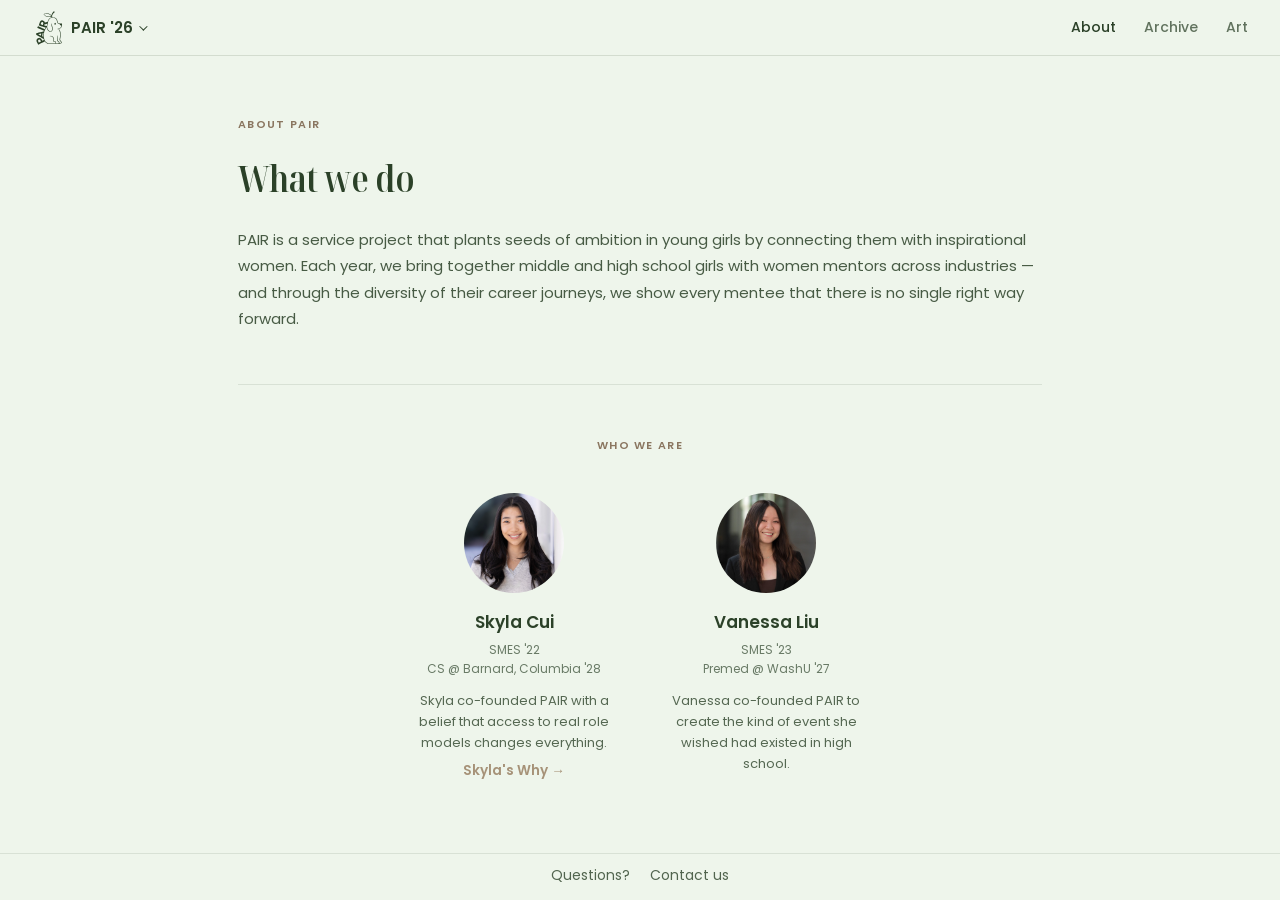
==== commit 971222e5: "skyla's why and archive" ====
--- a/about.html
+++ b/about.html
@@ -55,6 +55,7 @@
             <span class="bio-role-line">CS @ Barnard, Columbia '28</span>
           </div>
           <p class="bio-text">Skyla co-founded PAIR with a belief that access to real role models changes everything.</p>
+          <button class="bio-story-trigger" data-story="skyla-story">Skyla's Why →</button>
         </div>
 
         <div class="bio-card">
@@ -88,6 +89,27 @@
     </section>
 
   </div>
+  <div id="skyla-story" class="story-modal-overlay" hidden>
+    <div class="story-modal" role="dialog" aria-labelledby="story-heading" aria-modal="true">
+      <button class="story-modal-close" aria-label="Close">&times;</button>
+      <p class="section-label">Skyla's Why</p>
+      <!-- <h2 id="story-heading" class="serif">I can do anything</h2> -->
+      <p style="background-color: var(--bg);">I (Skyla) have experienced exactly twice, being in a group of strangers and feeling with conviction, <em>I can do anything.</em></p>
+      <p>The first was a summer in high school at <a href="https://www.kodewithklossy.com/" target="_blank" rel="noopener noreferrer">Kode With Klossy</a>. I had just finished taking &ldquo;Intro to Programming&rdquo; in school and, after a semester of being the only girl in the class, vowed to never code again. That summer, I somehow found myself, once again, coding&mdash;this time at an all-girls coding camp. Even more bizarre, I found myself falling in love with the exact activity I had not-so-long-ago dreaded. It was then that I decided to study computer science in college.</p>
+      <p>The second was just a week ago&mdash;rock climbing in the Adirondack Mountains with <a href="https://firstdescents.org/" target="_blank" rel="noopener noreferrer">First Descents</a>. This was a week of outdoor adventure with other young adult cancer survivors. The months leading up, I was repeatedly asked, &ldquo;Like, on real rocks?&rdquo; Yes, on real rocks, with strangers, across the country, and I'd never rock climbed before. Admittedly, I was extremely daunted going in. I left the Adirondacks, however, feeling not only that I can climb giant rocks and beat cancer, but that if I can do those two things, there's nothing I can't do.</p>
+      <p>I have pondered a lot why the same act of learning to code can yield opposite results. How did Kode With Klossy turn loathe into love? How did First Descents turn fear into spark? I've identified two factors:</p>
+      <p><strong>1. Nothing but support</strong><br>
+      <p style="margin-left: 40px;">At Kode With Klossy, a single girl's success was the entire camp's success. Questions were met with an it's-okay-you-don't-understand-yet-let's-figure-this-out-together attitude. Zoom screens (this was during the Covid era) were filled with hundreds of confetti and clapping emojis after each final presentation.</p>
+      <p style="margin-left: 40px;">At First Descents, every climb up a crag was met with loud cheers from the entire camp. Each night, we gathered around a campfire and gave shoutouts&mdash;for the big milestones and the minute, but equally important, little wins.</p>
+      <p><strong>2. Real conversations</strong><br>
+      <p style="margin-left: 40px;">The hallmark of a Kode With Klossy program is discussion about the gender divide in the tech industry. Girls freely ask questions about what it's like working in a male-dominated field, and mentors respond without sugar coating their experiences.</p>
+      <p style="margin-left: 40px;">After shoutouts, evenings at First Descents concluded with people sharing their cancer stories, struggles and lots of tears included.</p>
+      <p style="margin-left: 40px;">While it may seem scary to talk vulnerably about heavy topics, it is precisely through first acknowledging challenges that you build up the necessary courage to go forth and face them head-on.</p>
+      <p>When you're put in a fully-supportive, non-competitive environment where everyone solely wants nothing but the best for you, (1) you gain the audacity to be curious, and (2) you can rule out environmental factors from possible reasons you don't like something.</p>
+      <p>And, when you're in a group that holds space for real talk, you get the opportunity to acknowledge fear and doubt and still choose to move forward, because to be brave is not to never be scared but to choose to do things even when you're scared.</p>
+      <p style="background-color: var(--bg);">PAIR is my part in passing on a similarly life-changing, magical experience&mdash;one where girls leave confidently feeling, I can do anything.</p>
+    </div>
+  </div>
 </main>
 
 <footer id="site-footer" class="site-footer"></footer>
--- a/assets/css/styles.css
+++ b/assets/css/styles.css
@@ -320,6 +320,10 @@
   border-radius: 50%; backface-visibility: hidden; overflow: hidden;
 }
 .bio-flip-front img { width: 100%; height: 100%; object-fit: cover; }
+.bio-flip-front img[src*="vanessa"] {
+  transform: scale(1.3);
+  transform-origin: center 60%;
+}
 .bio-flip-back {
   transform: rotateY(180deg);
   background: var(--card);
@@ -336,6 +340,72 @@
 .bio-roles { margin-bottom: 12px; }
 .bio-role-line { font-size: 12px; opacity: 0.68; line-height: 1.55; display: block; }
 .bio-text { font-size: 13px; opacity: 0.78; line-height: 1.62; }
+
+.bio-story-trigger {
+  font-family: inherit;
+  background: none;
+  border: none;
+  color: #A69278;
+  font-size: 0.85rem;
+  font-weight: 600;
+  cursor: pointer;
+  padding: 4px 0;
+  margin-top: 4px;
+}
+.bio-story-trigger:hover { color: #8a7660; }
+
+.story-modal-overlay {
+  position: fixed;
+  inset: 0;
+  background: rgba(43,65,40,0.45);
+  display: flex;
+  align-items: center;
+  justify-content: center;
+  padding: 2rem;
+  z-index: 1000;
+}
+.story-modal {
+  background: #f9f9f7;
+  border-radius: 16px;
+  max-width: 760px;
+  width: 100%;
+  max-height: 80vh;
+  overflow-y: auto;
+  padding: 2.5rem;
+  box-shadow: 0 4px 16px rgba(43,65,40,0.1), 0 1px 4px rgba(43,65,40,0.06);
+  position: relative;
+}
+.story-modal a {
+  color: #A69278;
+  text-decoration: underline;
+}
+.story-modal a:hover {
+  color: #8a7660;
+}
+.story-modal p { font-size: 0.95rem; line-height: 1.7; color: #2b4128; margin: 0 0 1rem; }
+.story-modal blockquote {
+  font-style: italic;
+  border-left: 2px solid #A69278;
+  padding-left: 12px;
+  margin: 1.5rem 0;
+}
+.story-modal-overlay[hidden] {
+  display: none;
+}
+.story-modal-close {
+  position: absolute;
+  top: 16px;
+  right: 16px;
+  width: 28px;
+  height: 28px;
+  border-radius: 50%;
+  border: none;
+  background: transparent;
+  color: #2b4128;
+  font-size: 18px;
+  cursor: pointer;
+}
+.story-modal-close:hover { background: rgba(166,146,120,0.15); }
 
 /* ── ARCHIVE ── */
 .archive-header { padding-top: 60px; margin-bottom: 68px; }
